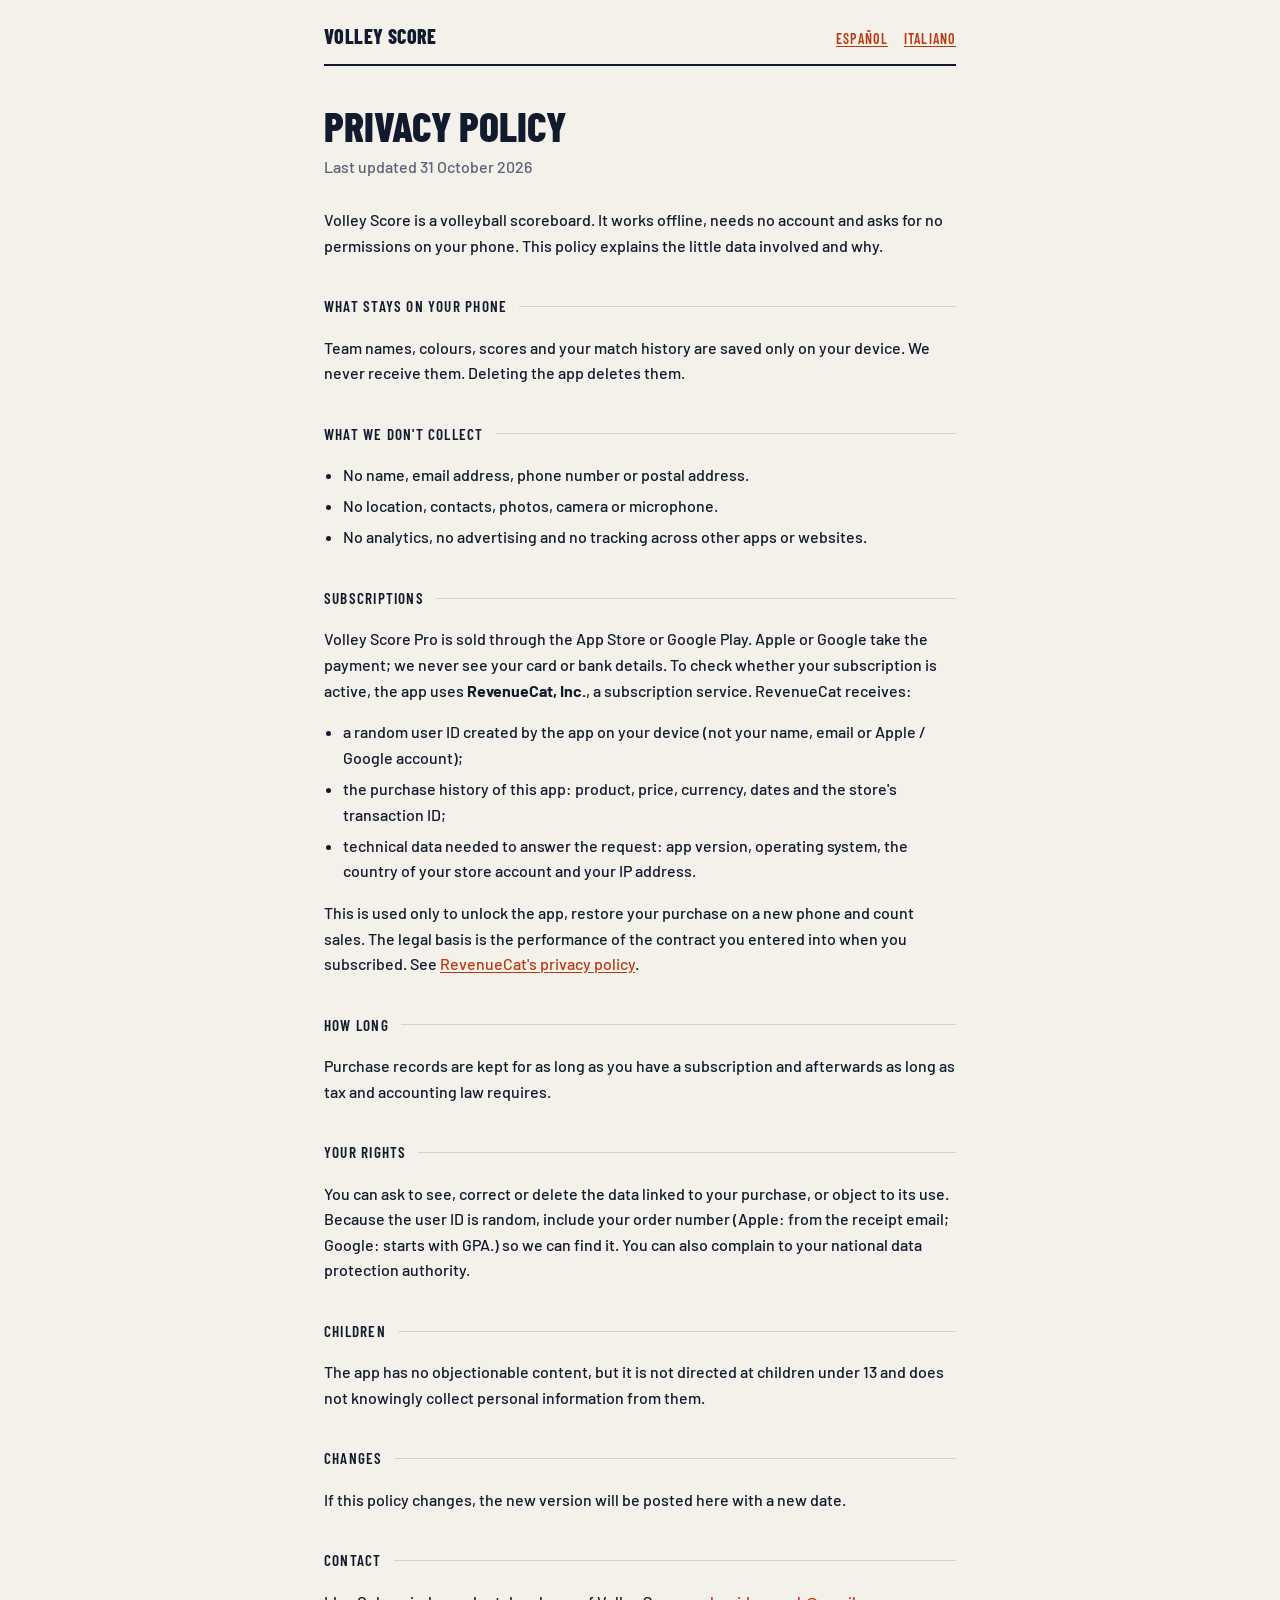
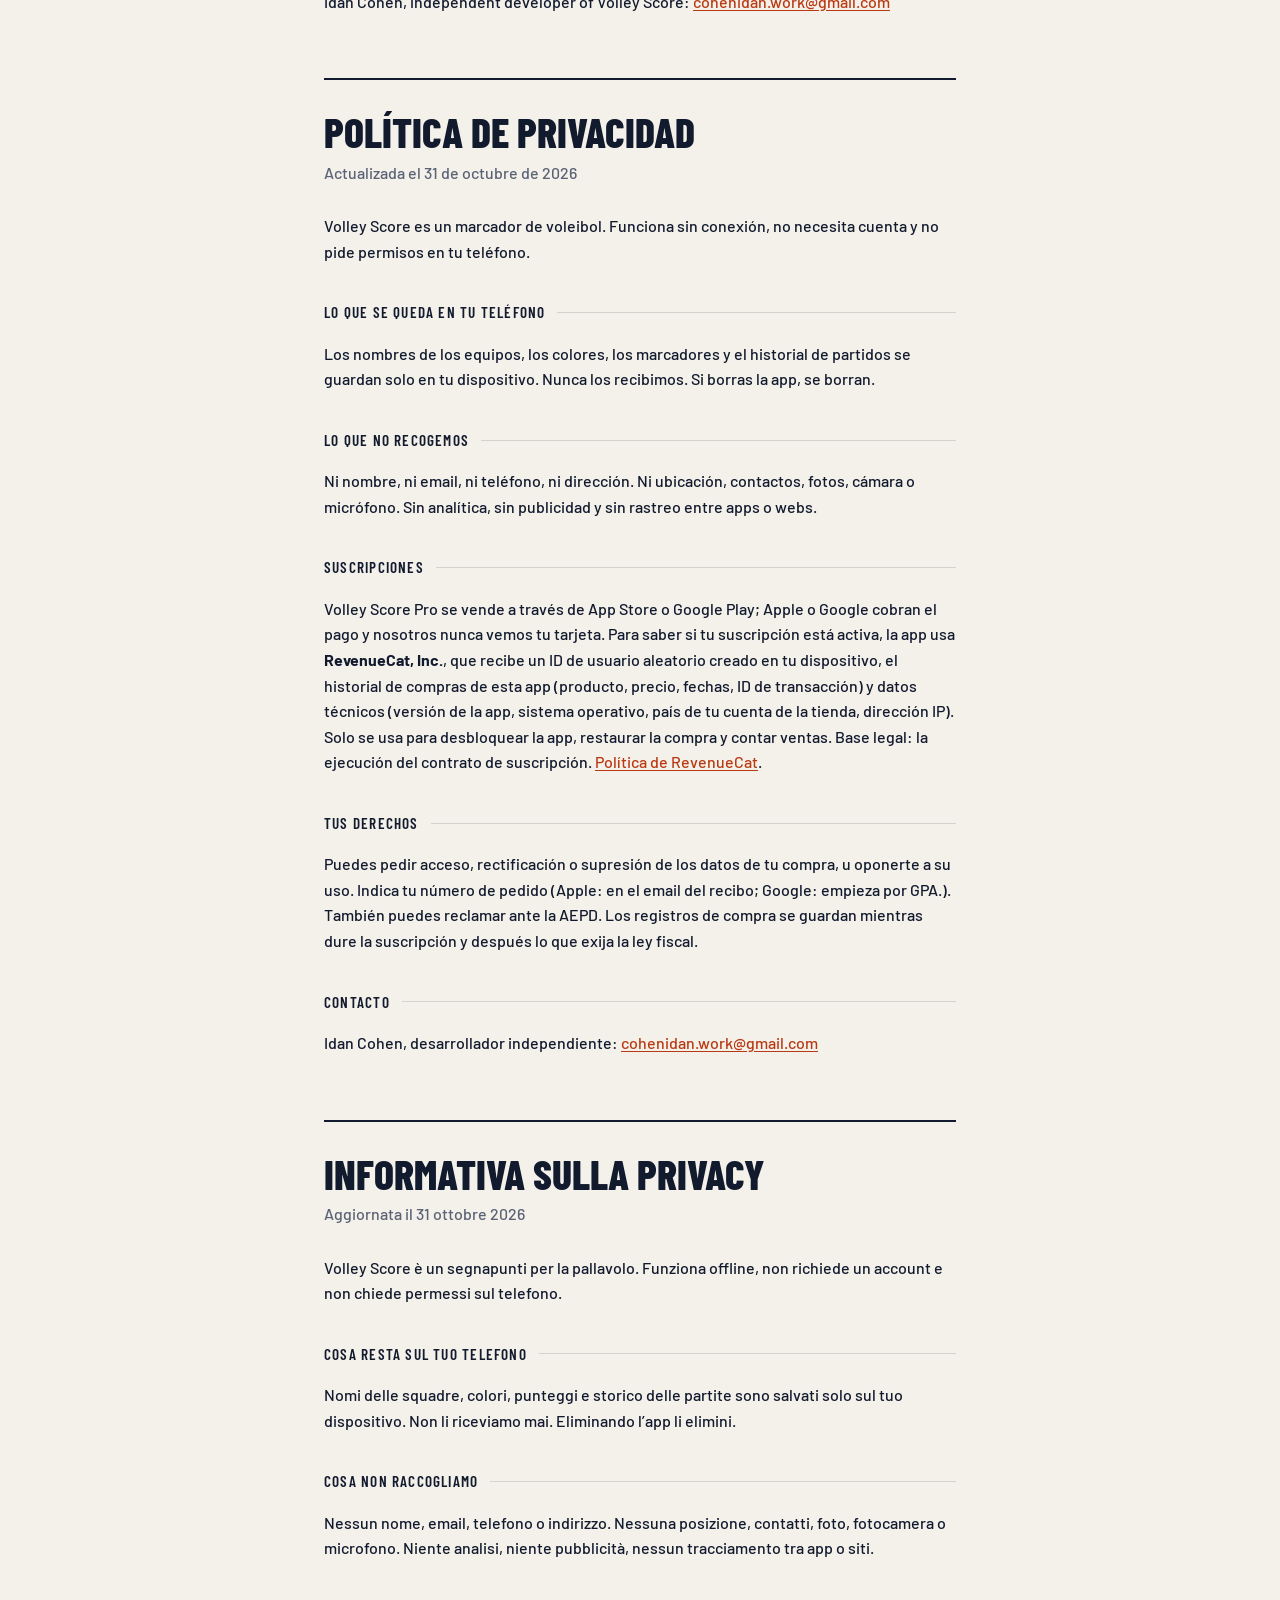
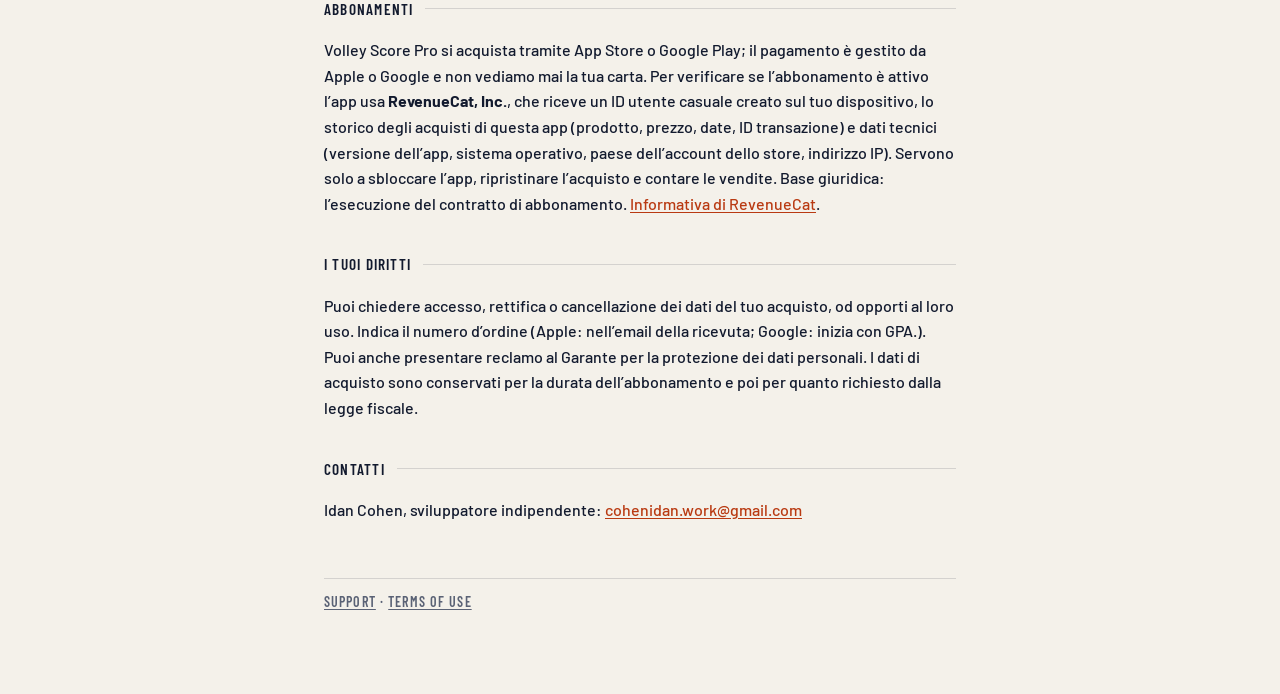
==== privacy.html @ 8432fa19 "Volley Score support, privacy and terms pages" ====
<!doctype html>
<html lang="en">
<head>
<meta charset="utf-8">
<meta name="viewport" content="width=device-width, initial-scale=1">
<title>Privacy Policy — Volley Score</title>
<link rel="preconnect" href="https://fonts.googleapis.com">
<link rel="preconnect" href="https://fonts.gstatic.com" crossorigin>
<link href="https://fonts.googleapis.com/css2?family=Barlow+Condensed:wght@600;800&family=Barlow:wght@400;500;600&display=swap" rel="stylesheet">
<link rel="stylesheet" href="style.css">
</head>
<body>
<header><a class="mark" href="./">Volley Score</a><nav><a href="#es">Español</a><a href="#it">Italiano</a></nav></header>

<h1>Privacy Policy</h1>
<p class="sub">Last updated 31 October 2026</p>

<p>Volley Score is a volleyball scoreboard. It works offline, needs no account and asks for no permissions on
your phone. This policy explains the little data involved and why.</p>

<h2>What stays on your phone</h2>
<p>Team names, colours, scores and your match history are saved only on your device. We never receive them.
Deleting the app deletes them.</p>

<h2>What we don't collect</h2>
<ul>
  <li>No name, email address, phone number or postal address.</li>
  <li>No location, contacts, photos, camera or microphone.</li>
  <li>No analytics, no advertising and no tracking across other apps or websites.</li>
</ul>

<h2>Subscriptions</h2>
<p>Volley Score Pro is sold through the App Store or Google Play. Apple or Google take the payment; we never
see your card or bank details. To check whether your subscription is active, the app uses
<strong>RevenueCat, Inc.</strong>, a subscription service. RevenueCat receives:</p>
<ul>
  <li>a random user ID created by the app on your device (not your name, email or Apple / Google account);</li>
  <li>the purchase history of this app: product, price, currency, dates and the store's transaction ID;</li>
  <li>technical data needed to answer the request: app version, operating system, the country of your store
      account and your IP address.</li>
</ul>
<p>This is used only to unlock the app, restore your purchase on a new phone and count sales. The legal basis
is the performance of the contract you entered into when you subscribed. See
<a href="https://www.revenuecat.com/privacy/">RevenueCat's privacy policy</a>.</p>

<h2>How long</h2>
<p>Purchase records are kept for as long as you have a subscription and afterwards as long as tax and
accounting law requires.</p>

<h2>Your rights</h2>
<p>You can ask to see, correct or delete the data linked to your purchase, or object to its use. Because the
user ID is random, include your order number (Apple: from the receipt email; Google: starts with GPA.) so we
can find it. You can also complain to your national data protection authority.</p>

<h2>Children</h2>
<p>The app has no objectionable content, but it is not directed at children under 13 and does not knowingly
collect personal information from them.</p>

<h2>Changes</h2>
<p>If this policy changes, the new version will be posted here with a new date.</p>

<h2>Contact</h2>
<p>Idan Cohen, independent developer of Volley Score:
<a href="mailto:cohenidan.work@gmail.com?subject=Volley%20Score%20privacy">cohenidan.work@gmail.com</a></p>

<hr id="es">
<h1 lang="es">Política de privacidad</h1>
<div lang="es">
<p class="sub">Actualizada el 31 de octubre de 2026</p>
<p>Volley Score es un marcador de voleibol. Funciona sin conexión, no necesita cuenta y no pide permisos en tu
teléfono.</p>
<h2>Lo que se queda en tu teléfono</h2>
<p>Los nombres de los equipos, los colores, los marcadores y el historial de partidos se guardan solo en tu
dispositivo. Nunca los recibimos. Si borras la app, se borran.</p>
<h2>Lo que no recogemos</h2>
<p>Ni nombre, ni email, ni teléfono, ni dirección. Ni ubicación, contactos, fotos, cámara o micrófono. Sin
analítica, sin publicidad y sin rastreo entre apps o webs.</p>
<h2>Suscripciones</h2>
<p>Volley Score Pro se vende a través de App Store o Google Play; Apple o Google cobran el pago y nosotros
nunca vemos tu tarjeta. Para saber si tu suscripción está activa, la app usa <strong>RevenueCat, Inc.</strong>,
que recibe un ID de usuario aleatorio creado en tu dispositivo, el historial de compras de esta app (producto,
precio, fechas, ID de transacción) y datos técnicos (versión de la app, sistema operativo, país de tu cuenta de
la tienda, dirección IP). Solo se usa para desbloquear la app, restaurar la compra y contar ventas. Base
legal: la ejecución del contrato de suscripción. <a href="https://www.revenuecat.com/privacy/">Política de
RevenueCat</a>.</p>
<h2>Tus derechos</h2>
<p>Puedes pedir acceso, rectificación o supresión de los datos de tu compra, u oponerte a su uso. Indica tu
número de pedido (Apple: en el email del recibo; Google: empieza por GPA.). También puedes reclamar ante la
AEPD. Los registros de compra se guardan mientras dure la suscripción y después lo que exija la ley fiscal.</p>
<h2>Contacto</h2>
<p>Idan Cohen, desarrollador independiente: <a href="mailto:cohenidan.work@gmail.com">cohenidan.work@gmail.com</a></p>
</div>

<hr id="it">
<h1 lang="it">Informativa sulla privacy</h1>
<div lang="it">
<p class="sub">Aggiornata il 31 ottobre 2026</p>
<p>Volley Score è un segnapunti per la pallavolo. Funziona offline, non richiede un account e non chiede
permessi sul telefono.</p>
<h2>Cosa resta sul tuo telefono</h2>
<p>Nomi delle squadre, colori, punteggi e storico delle partite sono salvati solo sul tuo dispositivo. Non li
riceviamo mai. Eliminando l’app li elimini.</p>
<h2>Cosa non raccogliamo</h2>
<p>Nessun nome, email, telefono o indirizzo. Nessuna posizione, contatti, foto, fotocamera o microfono. Niente
analisi, niente pubblicità, nessun tracciamento tra app o siti.</p>
<h2>Abbonamenti</h2>
<p>Volley Score Pro si acquista tramite App Store o Google Play; il pagamento è gestito da Apple o Google e non
vediamo mai la tua carta. Per verificare se l’abbonamento è attivo l’app usa <strong>RevenueCat, Inc.</strong>,
che riceve un ID utente casuale creato sul tuo dispositivo, lo storico degli acquisti di questa app (prodotto,
prezzo, date, ID transazione) e dati tecnici (versione dell’app, sistema operativo, paese dell’account dello
store, indirizzo IP). Servono solo a sbloccare l’app, ripristinare l’acquisto e contare le vendite. Base
giuridica: l’esecuzione del contratto di abbonamento. <a href="https://www.revenuecat.com/privacy/">Informativa
di RevenueCat</a>.</p>
<h2>I tuoi diritti</h2>
<p>Puoi chiedere accesso, rettifica o cancellazione dei dati del tuo acquisto, od opporti al loro uso. Indica
il numero d’ordine (Apple: nell’email della ricevuta; Google: inizia con GPA.). Puoi anche presentare reclamo al
Garante per la protezione dei dati personali. I dati di acquisto sono conservati per la durata dell’abbonamento
e poi per quanto richiesto dalla legge fiscale.</p>
<h2>Contatti</h2>
<p>Idan Cohen, sviluppatore indipendente: <a href="mailto:cohenidan.work@gmail.com">cohenidan.work@gmail.com</a></p>
</div>

<footer><a href="./">Support</a> · <a href="terms.html">Terms of use</a></footer>
</body>
</html>
---- style.css ----
:root { color-scheme: light; --paper: #F4F1EA; --ink: #121A2E; --soft: #5A6275; --rule: rgba(18,26,46,.14);
        --court: #E4572E; --deep: #B93A12; --net: #0B0F1A; }
* { box-sizing: border-box; }
body { max-width: 42rem; margin: 0 auto; padding: 1.25rem 1.25rem 5rem; background: var(--paper); color: var(--ink);
       font: 500 16px/1.6 Barlow, system-ui, sans-serif; }
header { display: flex; justify-content: space-between; align-items: baseline; padding-bottom: .75rem;
         border-bottom: 2px solid var(--ink); margin-bottom: 2.5rem; }
header nav a { margin-left: 1rem; }
.mark, h1, h2, header nav a, footer, dt { font-family: "Barlow Condensed", Barlow, sans-serif; }
.mark { font-weight: 800; font-size: 1.25rem; text-transform: uppercase; letter-spacing: .02em; color: var(--ink);
        text-decoration: none; }
header nav a, footer { text-transform: uppercase; letter-spacing: .08em; font-weight: 600; font-size: .875rem; }
h1 { font-weight: 800; text-transform: uppercase; font-size: 2.6rem; line-height: .95; margin: 0 0 .5rem; }
h2 { font-weight: 600; text-transform: uppercase; letter-spacing: .08em; font-size: .95rem; margin: 2.25rem 0 .6rem;
     display: flex; gap: .75rem; align-items: center; }
h2::after { content: ""; flex: 1; height: 1px; background: var(--rule); }
.sub { color: var(--soft); margin: 0 0 1.75rem; }
a { color: var(--deep); text-underline-offset: 2px; }
ul { padding-left: 1.2rem; }
li { margin: .35rem 0; }
dl { margin: 0; }
dt { font-weight: 600; text-transform: uppercase; letter-spacing: .06em; margin-top: 1.25rem; }
dd { margin: .2rem 0 0; color: var(--ink); }
hr { border: 0; border-top: 2px solid var(--ink); margin: 4rem 0 2rem; }
footer { margin-top: 3.5rem; padding-top: .75rem; border-top: 1px solid var(--rule); color: var(--soft); }
footer a { color: var(--soft); }
.court { display: flex; aspect-ratio: 2 / 1; border: 3px solid var(--ink); margin-bottom: 2rem; }
.court span { flex: 1; display: grid; place-items: center; color: #fff; font: 800 clamp(3rem, 16vw, 6rem)/1
              "Barlow Condensed", sans-serif; font-variant-numeric: tabular-nums; }
.court span:first-child { background: #D62828; }
.court span:last-child { background: #1D4ED8; }
.court i { width: 14px; background: var(--net); }
@media (max-width: 30rem) { h1 { font-size: 2.1rem; } }
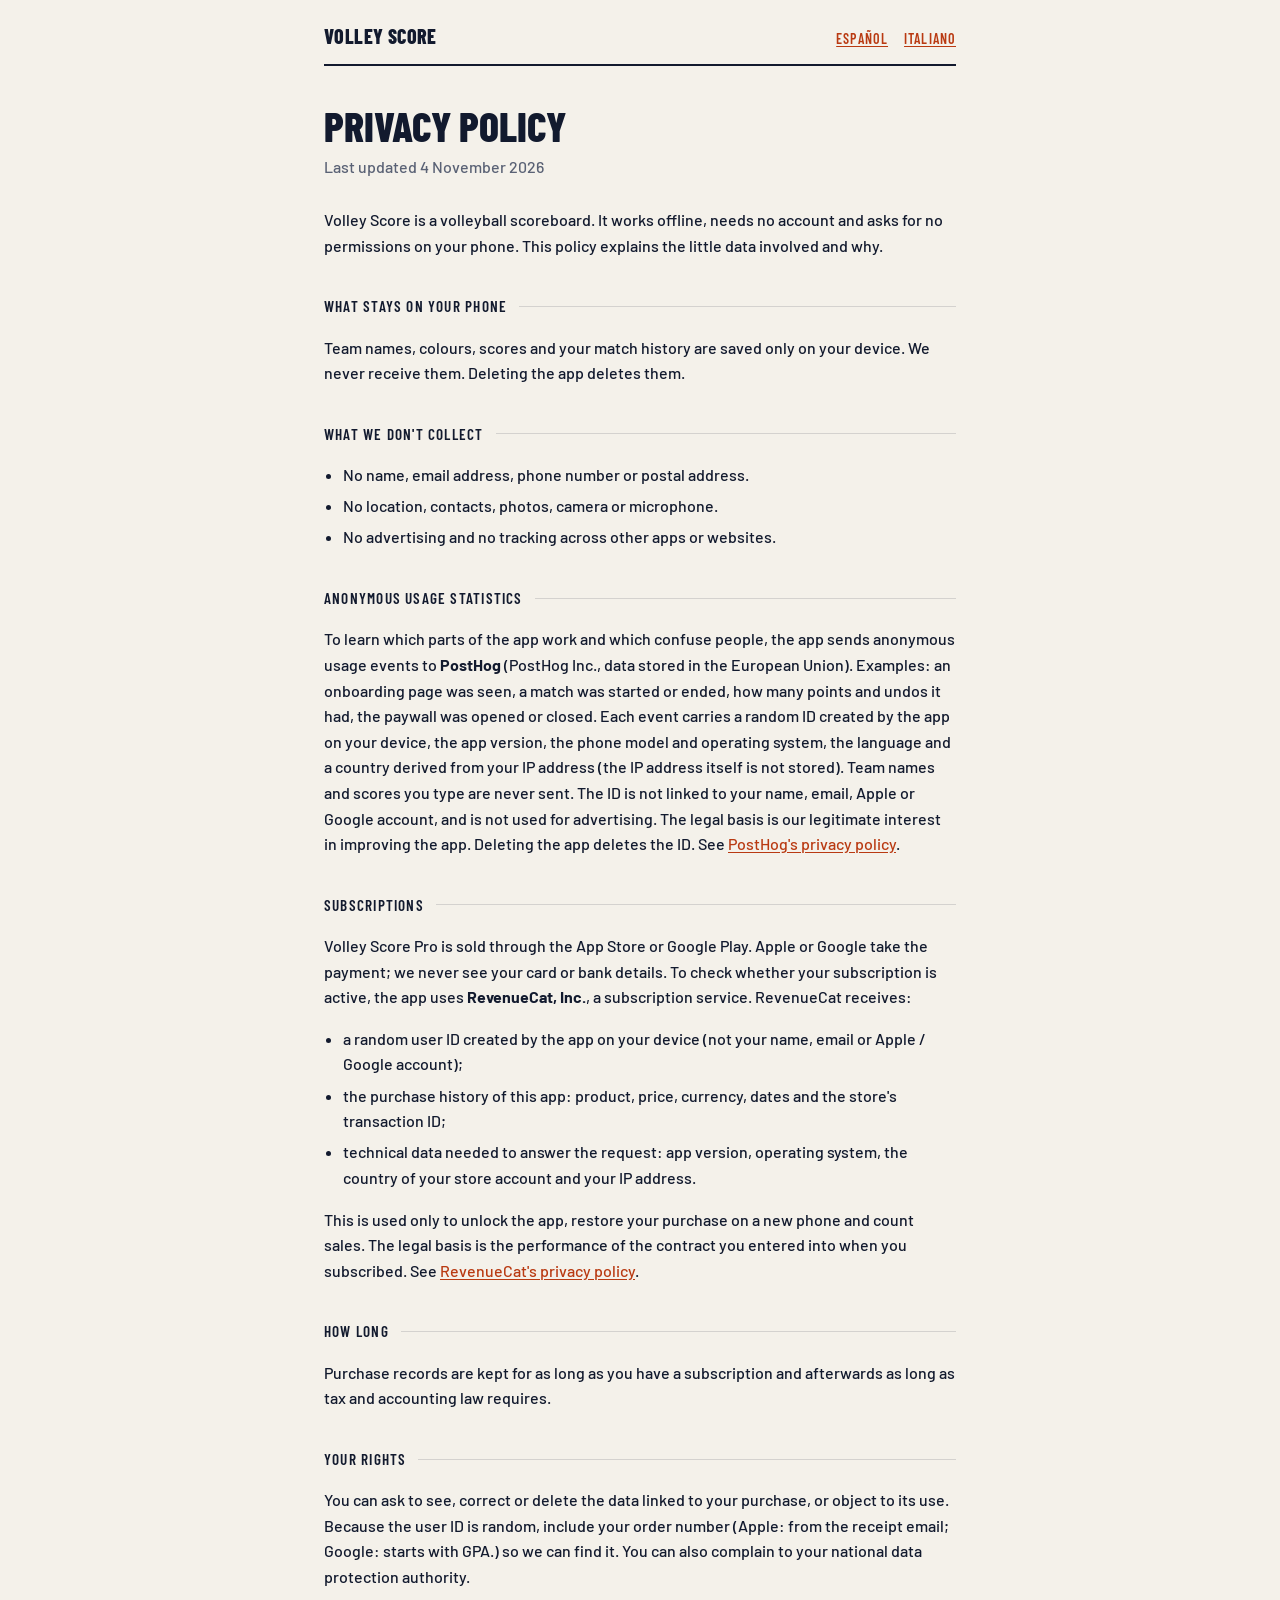
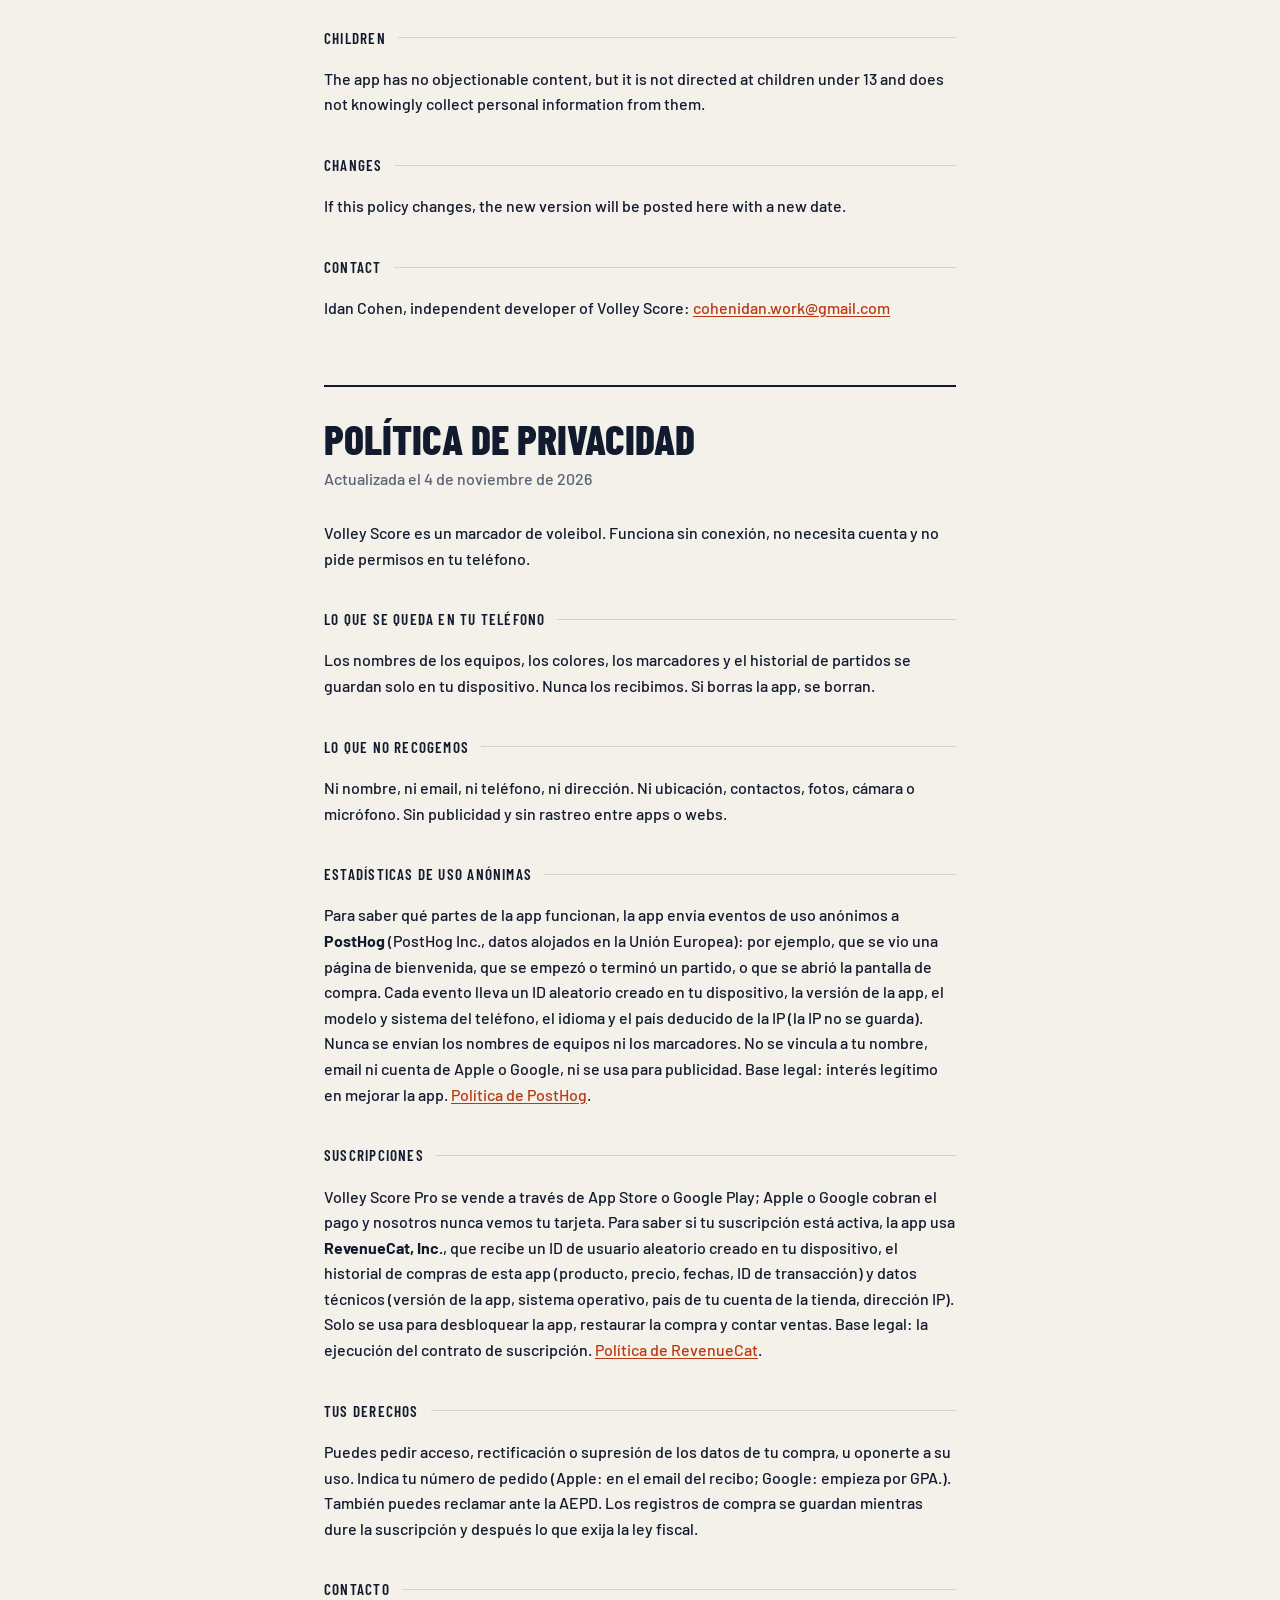
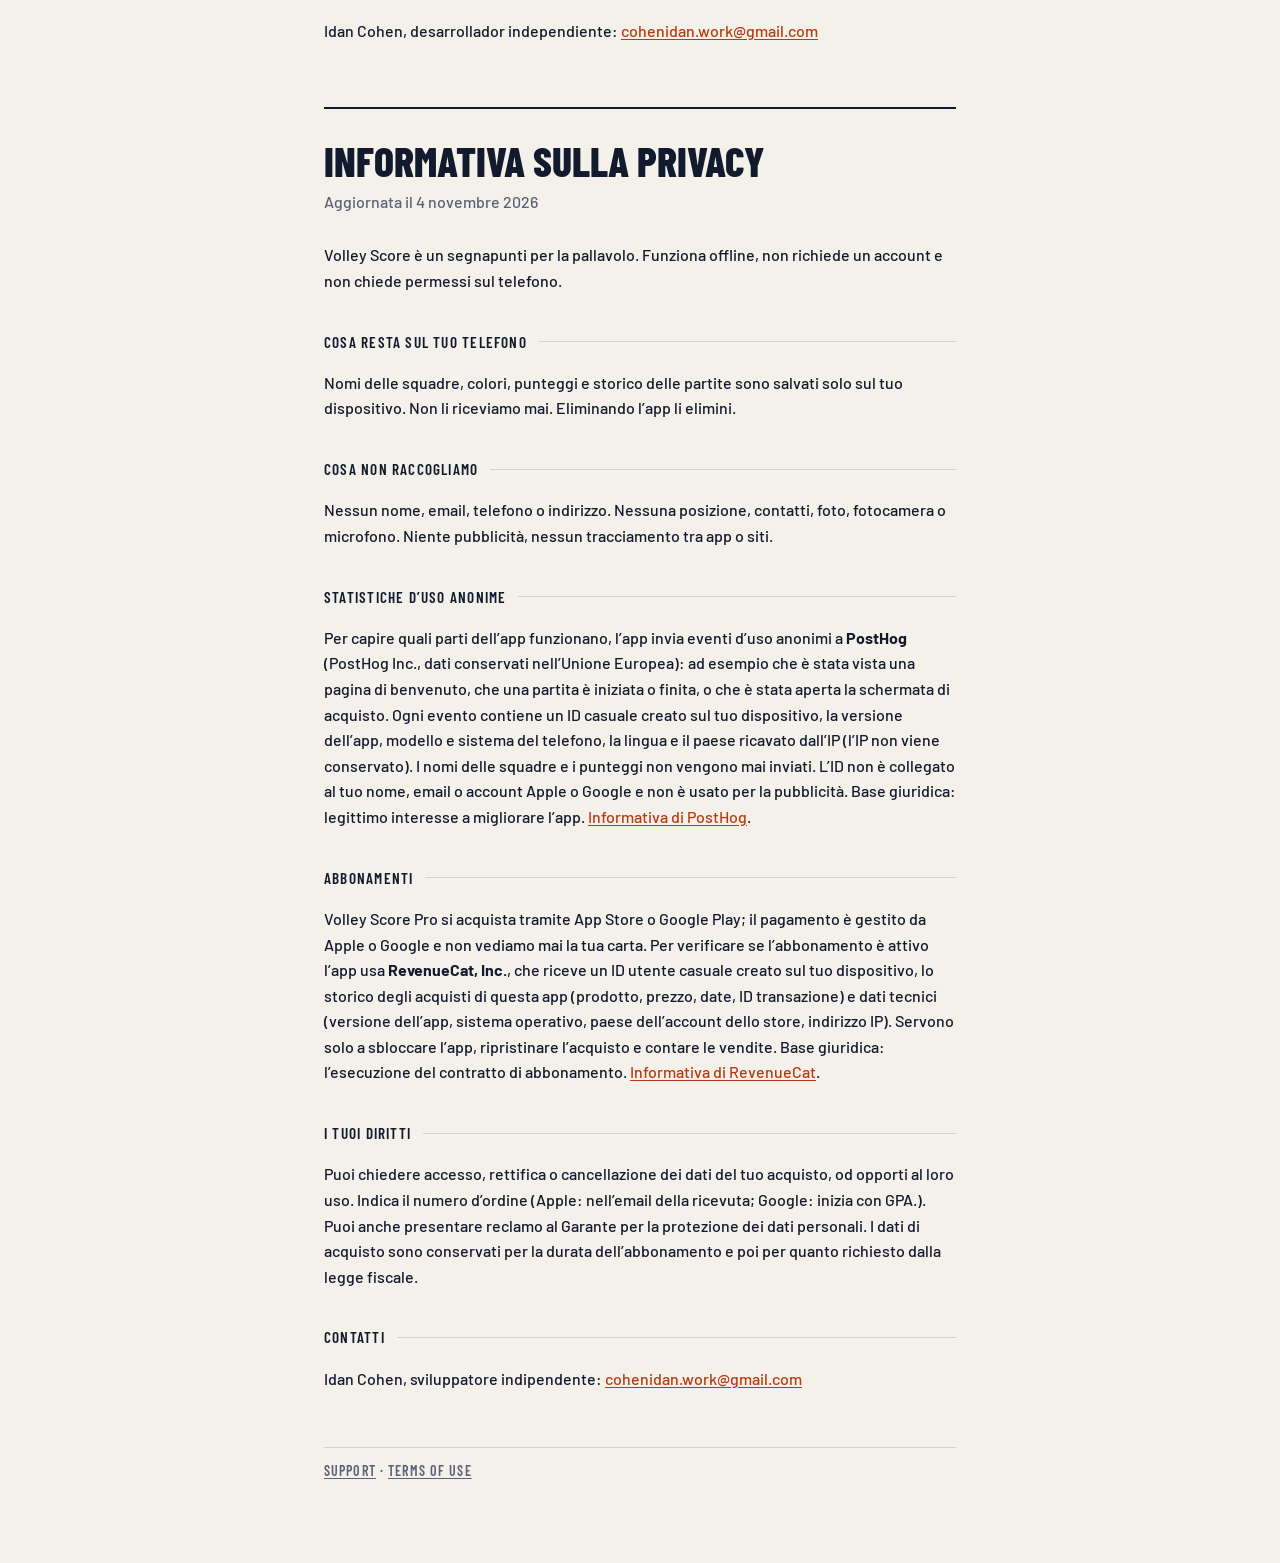
==== commit 5afb9cd3: "Privacy: anonymous usage statistics (PostHog, EU) Co-Authored-By: Claude Opus 5.5 <noreply@anthropic" ====
--- a/privacy.html
+++ b/privacy.html
@@ -13,7 +13,7 @@
 <header><a class="mark" href="./">Volley Score</a><nav><a href="#es">Español</a><a href="#it">Italiano</a></nav></header>
 
 <h1>Privacy Policy</h1>
-<p class="sub">Last updated 31 October 2026</p>
+<p class="sub">Last updated 4 November 2026</p>
 
 <p>Volley Score is a volleyball scoreboard. It works offline, needs no account and asks for no permissions on
 your phone. This policy explains the little data involved and why.</p>
@@ -26,8 +26,18 @@
 <ul>
   <li>No name, email address, phone number or postal address.</li>
   <li>No location, contacts, photos, camera or microphone.</li>
-  <li>No analytics, no advertising and no tracking across other apps or websites.</li>
+  <li>No advertising and no tracking across other apps or websites.</li>
 </ul>
+
+<h2>Anonymous usage statistics</h2>
+<p>To learn which parts of the app work and which confuse people, the app sends anonymous usage events to
+<strong>PostHog</strong> (PostHog Inc., data stored in the European Union). Examples: an onboarding page was
+seen, a match was started or ended, how many points and undos it had, the paywall was opened or closed. Each
+event carries a random ID created by the app on your device, the app version, the phone model and operating
+system, the language and a country derived from your IP address (the IP address itself is not stored).
+Team names and scores you type are never sent. The ID is not linked to your name, email, Apple or Google
+account, and is not used for advertising. The legal basis is our legitimate interest in improving the app.
+Deleting the app deletes the ID. See <a href="https://posthog.com/privacy">PostHog's privacy policy</a>.</p>
 
 <h2>Subscriptions</h2>
 <p>Volley Score Pro is sold through the App Store or Google Play. Apple or Google take the payment; we never
@@ -66,7 +76,7 @@
 <hr id="es">
 <h1 lang="es">Política de privacidad</h1>
 <div lang="es">
-<p class="sub">Actualizada el 31 de octubre de 2026</p>
+<p class="sub">Actualizada el 4 de noviembre de 2026</p>
 <p>Volley Score es un marcador de voleibol. Funciona sin conexión, no necesita cuenta y no pide permisos en tu
 teléfono.</p>
 <h2>Lo que se queda en tu teléfono</h2>
@@ -74,7 +84,15 @@
 dispositivo. Nunca los recibimos. Si borras la app, se borran.</p>
 <h2>Lo que no recogemos</h2>
 <p>Ni nombre, ni email, ni teléfono, ni dirección. Ni ubicación, contactos, fotos, cámara o micrófono. Sin
-analítica, sin publicidad y sin rastreo entre apps o webs.</p>
+publicidad y sin rastreo entre apps o webs.</p>
+<h2>Estadísticas de uso anónimas</h2>
+<p>Para saber qué partes de la app funcionan, la app envía eventos de uso anónimos a <strong>PostHog</strong>
+(PostHog Inc., datos alojados en la Unión Europea): por ejemplo, que se vio una página de bienvenida, que se
+empezó o terminó un partido, o que se abrió la pantalla de compra. Cada evento lleva un ID aleatorio creado en
+tu dispositivo, la versión de la app, el modelo y sistema del teléfono, el idioma y el país deducido de la IP
+(la IP no se guarda). Nunca se envían los nombres de equipos ni los marcadores. No se vincula a tu nombre,
+email ni cuenta de Apple o Google, ni se usa para publicidad. Base legal: interés legítimo en mejorar la app.
+<a href="https://posthog.com/privacy">Política de PostHog</a>.</p>
 <h2>Suscripciones</h2>
 <p>Volley Score Pro se vende a través de App Store o Google Play; Apple o Google cobran el pago y nosotros
 nunca vemos tu tarjeta. Para saber si tu suscripción está activa, la app usa <strong>RevenueCat, Inc.</strong>,
@@ -94,7 +112,7 @@
 <hr id="it">
 <h1 lang="it">Informativa sulla privacy</h1>
 <div lang="it">
-<p class="sub">Aggiornata il 31 ottobre 2026</p>
+<p class="sub">Aggiornata il 4 novembre 2026</p>
 <p>Volley Score è un segnapunti per la pallavolo. Funziona offline, non richiede un account e non chiede
 permessi sul telefono.</p>
 <h2>Cosa resta sul tuo telefono</h2>
@@ -102,7 +120,15 @@
 riceviamo mai. Eliminando l’app li elimini.</p>
 <h2>Cosa non raccogliamo</h2>
 <p>Nessun nome, email, telefono o indirizzo. Nessuna posizione, contatti, foto, fotocamera o microfono. Niente
-analisi, niente pubblicità, nessun tracciamento tra app o siti.</p>
+pubblicità, nessun tracciamento tra app o siti.</p>
+<h2>Statistiche d’uso anonime</h2>
+<p>Per capire quali parti dell’app funzionano, l’app invia eventi d’uso anonimi a <strong>PostHog</strong>
+(PostHog Inc., dati conservati nell’Unione Europea): ad esempio che è stata vista una pagina di benvenuto, che
+una partita è iniziata o finita, o che è stata aperta la schermata di acquisto. Ogni evento contiene un ID
+casuale creato sul tuo dispositivo, la versione dell’app, modello e sistema del telefono, la lingua e il paese
+ricavato dall’IP (l’IP non viene conservato). I nomi delle squadre e i punteggi non vengono mai inviati. L’ID non
+è collegato al tuo nome, email o account Apple o Google e non è usato per la pubblicità. Base giuridica:
+legittimo interesse a migliorare l’app. <a href="https://posthog.com/privacy">Informativa di PostHog</a>.</p>
 <h2>Abbonamenti</h2>
 <p>Volley Score Pro si acquista tramite App Store o Google Play; il pagamento è gestito da Apple o Google e non
 vediamo mai la tua carta. Per verificare se l’abbonamento è attivo l’app usa <strong>RevenueCat, Inc.</strong>,
